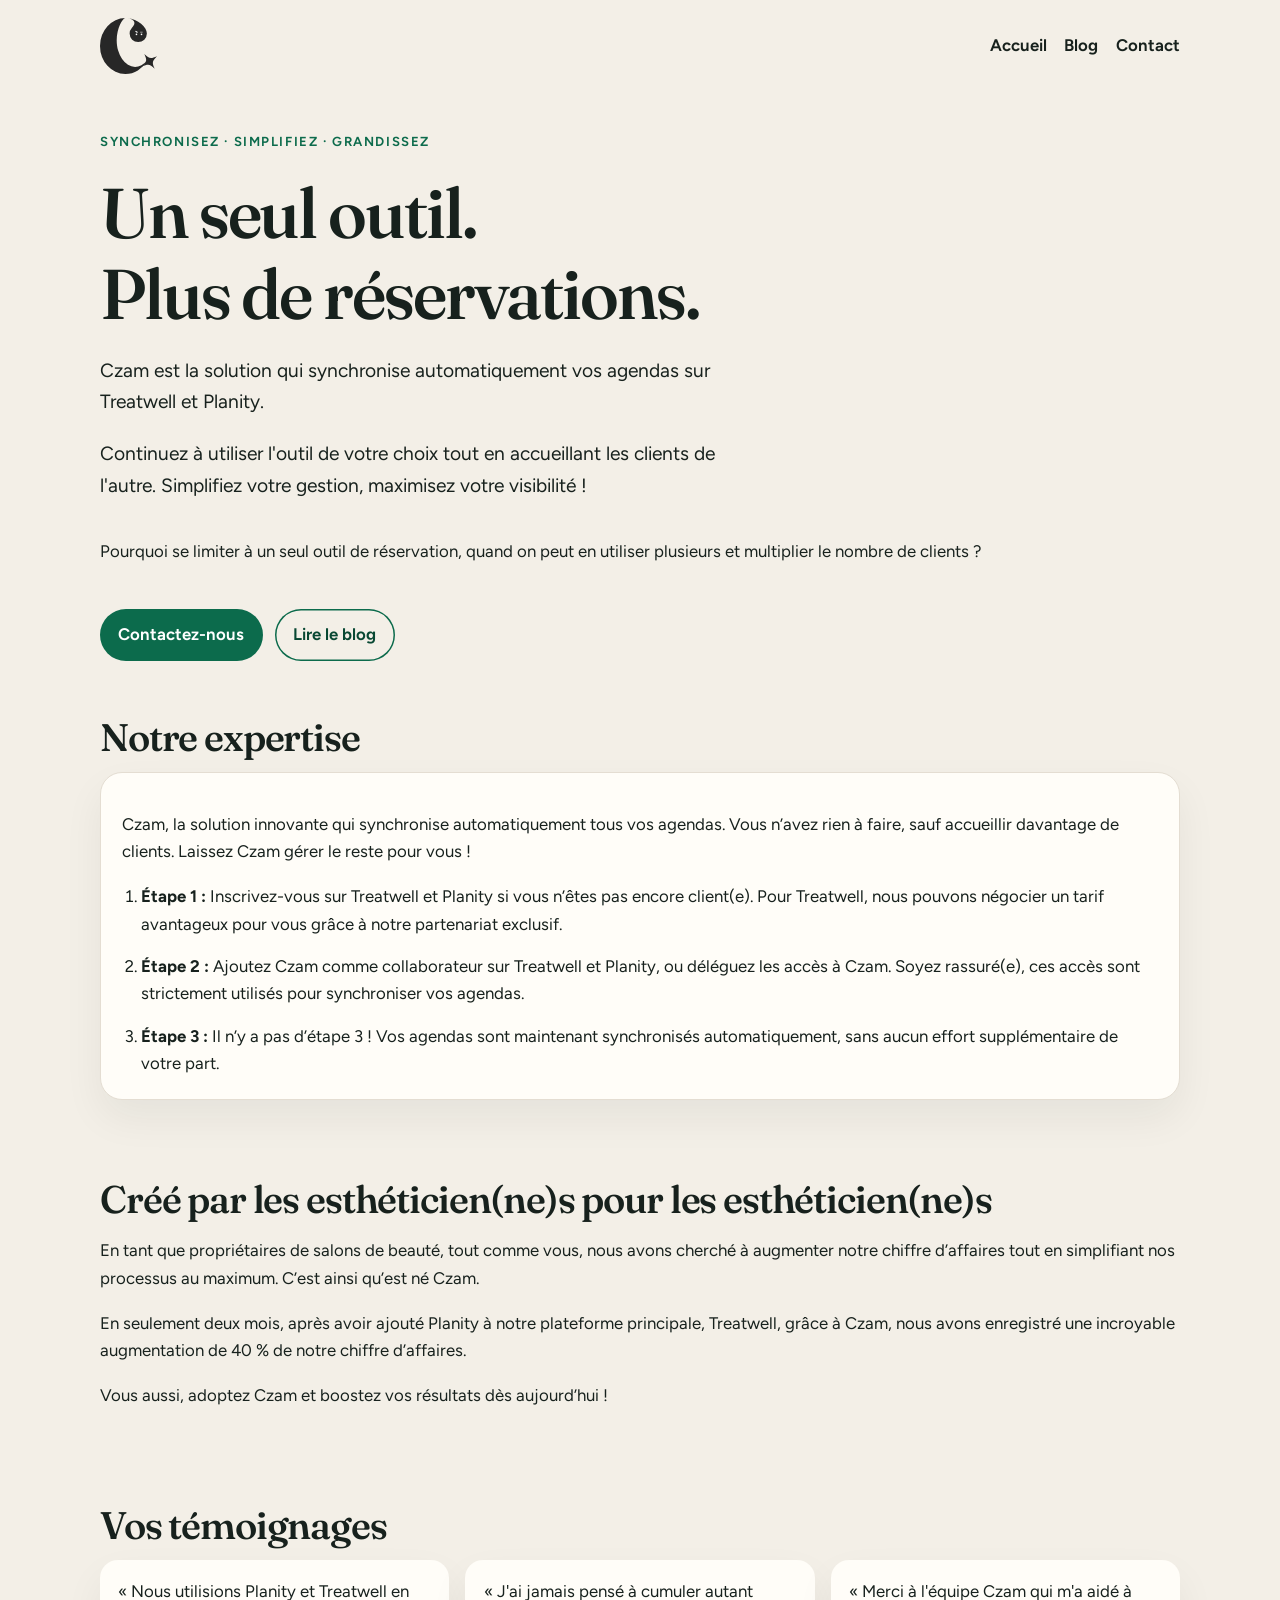
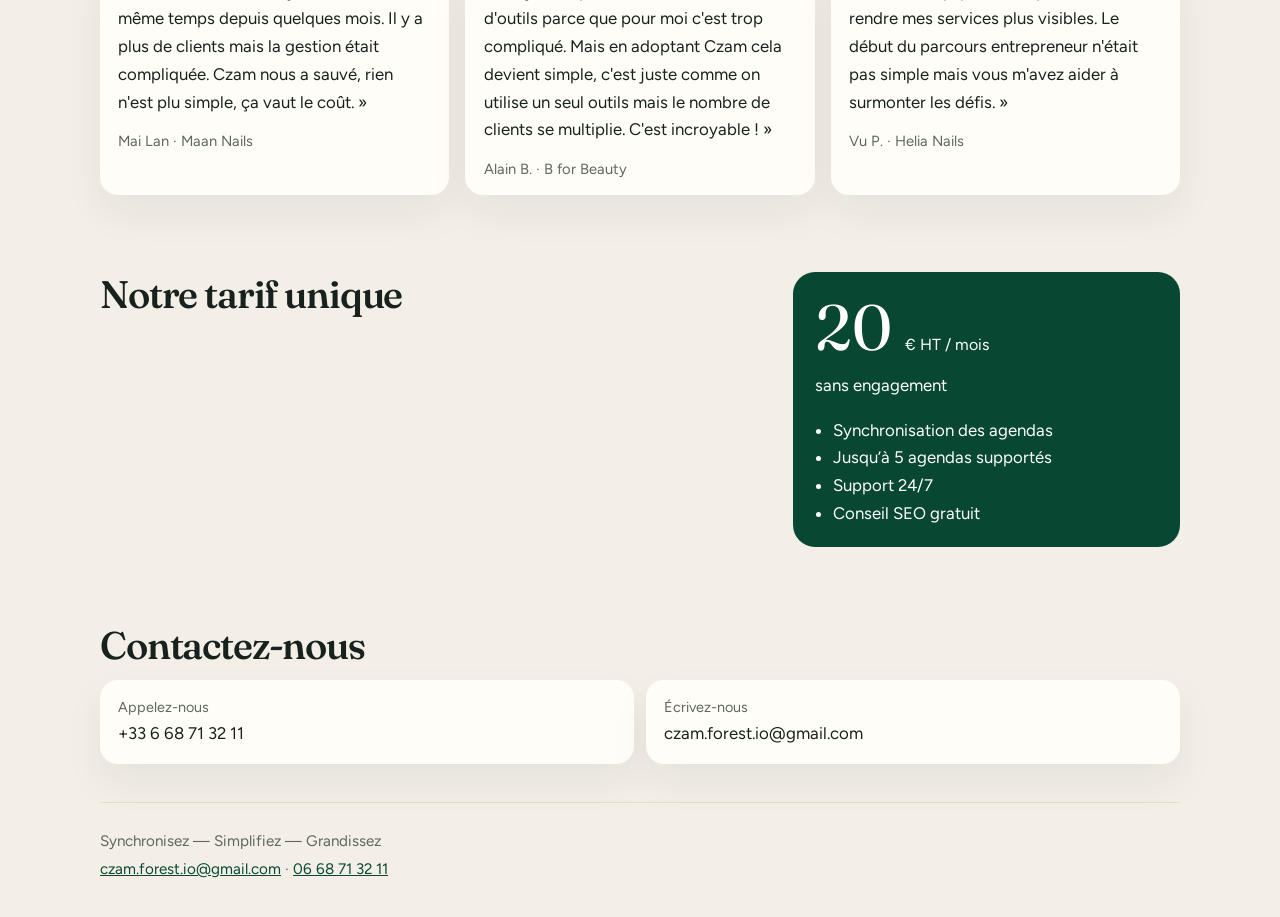
==== site/index.html @ 571cc383 "Add the Czam static website for GitHub Pages." ====
<!DOCTYPE html>
<html lang="fr">
<head>
  <meta charset="utf-8">
  <meta name="viewport" content="width=device-width, initial-scale=1">
  <title>Czam | Treatwell Planity synchronisation</title>
  <meta name="description" content="Czam est la solution qui synchronise automatiquement vos agendas sur Treatwell et Planity pour que vous puissiez en cumuler plusieurs pour augmenter la visibilité de votre salon et toucher plus de clients. Czam vous permet à utiliser Treatwell, Planity, Booksy, Fresha et Classpass en même temps, de manière simple et efficace.">
  <link rel="canonical" href="https://www.czam.io/">
  <link rel="icon" href="./favicon.jpg" type="image/jpeg">
  <meta property="og:title" content="Czam | Treatwell Planity synchronisation">
  <meta property="og:description" content="Czam est la solution qui synchronise automatiquement vos agendas sur Treatwell et Planity pour que vous puissiez en cumuler plusieurs pour augmenter la visibilité de votre salon et toucher plus de clients. Czam vous permet à utiliser Treatwell, Planity, Booksy, Fresha et Classpass en même temps, de manière simple et efficace.">
  <meta property="og:url" content="https://www.czam.io/">
  <meta property="og:type" content="website">
  <meta property="og:locale" content="fr_FR">
  
  
<link rel="preconnect" href="https://fonts.googleapis.com">
<link rel="preconnect" href="https://fonts.gstatic.com" crossorigin>
<link href="https://fonts.googleapis.com/css2?family=Figtree:wght@400;560;650&family=Fraunces:opsz,wght@9..144,560;9..144,650&display=swap" rel="stylesheet">

  <link rel="stylesheet" href="./css/site.css">
  <script type="application/ld+json">{"@context": "https://schema.org", "@type": "Organization", "name": "Czam", "url": "https://www.czam.io/", "email": "czam.forest.io@gmail.com", "telephone": "+33668713211", "description": "Czam est la solution qui synchronise automatiquement vos agendas sur Treatwell et Planity pour que vous puissiez en cumuler plusieurs pour augmenter la visibilité de votre salon et toucher plus de clients. Czam vous permet à utiliser Treatwell, Planity, Booksy, Fresha et Classpass en même temps, de manière simple et efficace."}</script>
</head>
<body>
  <header class="wrap site-header">
    <a class="logo" href="./"><img src="./images/logo.svg" alt="Czam"></a>
    <nav>
      <a href="./">Accueil</a>
      <a href="./blog/">Blog</a>
      <a href="./#contact">Contact</a>
    </nav>
  </header>
  
<main>
  <section class="wrap hero">
    <p class="eyebrow">Synchronisez · Simplifiez · Grandissez</p>
    <h1>Un seul outil.<br>Plus de réservations.</h1>
    <p class="lede">Czam est la solution qui synchronise automatiquement vos agendas sur Treatwell et Planity.</p>
    <p class="lede">Continuez à utiliser l'outil de votre choix tout en accueillant les clients de l'autre. Simplifiez votre gestion, maximisez votre visibilité !</p>
    <p>Pourquoi se limiter à un seul outil de réservation, quand on peut en utiliser plusieurs et multiplier le nombre de clients ?</p>
    <div class="actions">
      <a class="button" href="#contact">Contactez-nous</a>
      <a class="button-quiet" href="./blog/">Lire le blog</a>
    </div>
  </section>

  <section class="wrap section">
    <h2>Notre expertise</h2>
    <div class="panel">
      <p>Czam, la solution innovante qui synchronise automatiquement tous vos agendas. Vous n’avez rien à faire, sauf accueillir davantage de clients. Laissez Czam gérer le reste pour vous !</p>
      <ol class="steps">
        <li><strong>Étape 1 :</strong> Inscrivez-vous sur Treatwell et Planity si vous n’êtes pas encore client(e). Pour Treatwell, nous pouvons négocier un tarif avantageux pour vous grâce à notre partenariat exclusif.</li>
        <li><strong>Étape 2 :</strong> Ajoutez Czam comme collaborateur sur Treatwell et Planity, ou déléguez les accès à Czam. Soyez rassuré(e), ces accès sont strictement utilisés pour synchroniser vos agendas.</li>
        <li><strong>Étape 3 :</strong> Il n’y a pas d’étape 3 ! Vos agendas sont maintenant synchronisés automatiquement, sans aucun effort supplémentaire de votre part.</li>
      </ol>
    </div>
  </section>

  <section class="wrap section">
    <h2>Créé par les esthéticien(ne)s pour les esthéticien(ne)s</h2>
    <p>En tant que propriétaires de salons de beauté, tout comme vous, nous avons cherché à augmenter notre chiffre d’affaires tout en simplifiant nos processus au maximum. C’est ainsi qu’est né Czam.</p>
    <p>En seulement deux mois, après avoir ajouté Planity à notre plateforme principale, Treatwell, grâce à Czam, nous avons enregistré une incroyable augmentation de 40 % de notre chiffre d’affaires.</p>
    <p>Vous aussi, adoptez Czam et boostez vos résultats dès aujourd’hui !</p>
  </section>

  <section class="wrap section">
    <h2>Vos témoignages</h2>
    <div class="quotes">
      <blockquote>
        <p>« Nous utilisions Planity et Treatwell en même temps depuis quelques mois. Il y a plus de clients mais la gestion était compliquée. Czam nous a sauvé, rien n'est plu simple, ça vaut le coût. »</p>
        <footer>Mai Lan · Maan Nails</footer>
      </blockquote>
      <blockquote>
        <p>« J'ai jamais pensé à cumuler autant d'outils parce que pour moi c'est trop compliqué. Mais en adoptant Czam cela devient simple, c'est juste comme on utilise un seul outils mais le nombre de clients se multiplie. C'est incroyable ! »</p>
        <footer>Alain B. · B for Beauty</footer>
      </blockquote>
      <blockquote>
        <p>« Merci à l'équipe Czam qui m'a aidé à rendre mes services plus visibles. Le début du parcours entrepreneur n'était pas simple mais vous m'avez aider à surmonter les défis. »</p>
        <footer>Vu P. · Helia Nails</footer>
      </blockquote>
    </div>
  </section>

  <section class="wrap section split">
    <div>
      <h2>Notre tarif unique</h2>
    </div>
    <div class="price-card">
      <p class="price">20 <small>€ HT / mois</small></p>
      <p>sans engagement</p>
      <ul>
        <li>Synchronisation des agendas</li>
        <li>Jusqu’à 5 agendas supportés</li>
        <li>Support 24/7</li>
        <li>Conseil SEO gratuit</li>
      </ul>
    </div>
  </section>

  <section class="wrap section" id="contact">
    <h2>Contactez-nous</h2>
    <div class="contact-grid">
      <a class="contact-card" href="tel:+33668713211"><span>Appelez-nous</span>+33 6 68 71 32 11</a>
      <a class="contact-card" href="mailto:czam.forest.io@gmail.com"><span>Écrivez-nous</span>czam.forest.io@gmail.com</a>
    </div>
  </section>
</main>

  <footer class="wrap site-footer">
    <p>Synchronisez — Simplifiez — Grandissez</p>
    <p><a href="mailto:czam.forest.io@gmail.com">czam.forest.io@gmail.com</a> · <a href="tel:+33668713211">06 68 71 32 11</a></p>
  </footer>
</body>
</html>
---- site/css/site.css ----
:root {
  --bg: #f3efe7;
  --paper: #fffdf8;
  --ink: #17211d;
  --muted: #5d675f;
  --green: #0c6b4c;
  --green-dark: #084833;
  --line: #e4ddd2;
  --soft: #e6f3ec;
  --shadow: 0 18px 40px rgba(23, 33, 29, 0.06);
}

* { box-sizing: border-box; }

html { scroll-behavior: smooth; }

body {
  margin: 0;
  color: var(--ink);
  background:
    radial-gradient(900px 420px at 100% -10%, #e7f6ee 0%, transparent 60%),
    var(--bg);
  font-family: "Figtree", "Avenir Next", "Segoe UI", sans-serif;
  font-size: 1.05rem;
  line-height: 1.65;
}

img { max-width: 100%; height: auto; }

a { color: var(--green-dark); }

a:hover { color: var(--green); }

.wrap {
  width: min(1080px, calc(100% - 2rem));
  margin: 0 auto;
}

.site-header {
  display: flex;
  align-items: center;
  justify-content: space-between;
  gap: 1rem;
  padding: 1.1rem 0;
}

.logo {
  display: flex;
  align-items: center;
  line-height: 0;
  text-decoration: none;
}

.logo img {
  height: 56px;
  width: auto;
}

nav {
  display: flex;
  gap: 1.1rem;
}

nav a {
  color: var(--ink);
  font-weight: 650;
  text-decoration: none;
}

nav a:hover { color: var(--green); }

.hero {
  display: grid;
  gap: 1.25rem;
  padding: 2.5rem 0 1rem;
}

.eyebrow {
  margin: 0;
  color: var(--green);
  font-size: 0.82rem;
  font-weight: 650;
  letter-spacing: 0.12em;
  text-transform: uppercase;
}

h1, h2, h3, h4 {
  font-family: Fraunces, Georgia, serif;
  font-weight: 560;
  letter-spacing: -0.03em;
  line-height: 1.15;
}

h1 { font-size: clamp(2.4rem, 6vw, 4.4rem); margin: 0; }

.lede {
  max-width: 42rem;
  margin: 0;
  font-size: 1.2rem;
}

.actions {
  display: flex;
  flex-wrap: wrap;
  gap: 0.75rem;
  margin-top: 0.4rem;
}

.button, .button-quiet {
  display: inline-block;
  border-radius: 999px;
  padding: 0.75rem 1.15rem;
  font-weight: 650;
  text-decoration: none;
}

.button {
  background: var(--green);
  color: white;
}

.button:hover { background: var(--green-dark); color: white; }

.button-quiet {
  background: transparent;
  color: var(--green-dark);
  box-shadow: inset 0 0 0 1.5px var(--green);
}

.section { padding: 2.4rem 0; }

.section h2 { font-size: clamp(1.8rem, 3vw, 2.5rem); margin: 0 0 0.8rem; }

.panel {
  background: var(--paper);
  border: 1px solid var(--line);
  border-radius: 22px;
  box-shadow: var(--shadow);
  padding: 1.3rem 1.3rem 0.4rem;
}

.steps { margin: 0; padding: 0 0 0 1.2rem; }

.steps li { margin: 0 0 0.9rem; }

.quotes {
  display: grid;
  gap: 1rem;
}

@media (min-width: 800px) {
  .quotes { grid-template-columns: repeat(3, 1fr); }
  .split { display: grid; grid-template-columns: 1.4fr 0.8fr; gap: 1rem; align-items: start; }
}

blockquote {
  margin: 0;
  background: var(--paper);
  border-radius: 18px;
  padding: 1.1rem 1.15rem 0.9rem;
  box-shadow: var(--shadow);
}

blockquote p { margin: 0 0 0.8rem; }

blockquote footer { color: var(--muted); font-size: 0.92rem; }

.price-card {
  background: var(--green-dark);
  color: white;
  border-radius: 22px;
  padding: 1.4rem 1.4rem 1.2rem;
}

.price-card h2, .price-card p, .price-card li { color: white; }

.price {
  font-family: Fraunces, Georgia, serif;
  font-size: 4rem;
  line-height: 0.9;
  margin: 0.2rem 0;
}

.price small { font-family: Figtree, sans-serif; font-size: 1rem; }

.price-card ul { margin: 0.8rem 0 0; padding-left: 1.1rem; }

.contact-grid {
  display: grid;
  gap: 0.8rem;
}

@media (min-width: 700px) {
  .contact-grid { grid-template-columns: 1fr 1fr; }
}

.contact-card {
  display: block;
  background: var(--paper);
  border-radius: 18px;
  padding: 1rem 1.1rem;
  text-decoration: none;
  color: var(--ink);
  box-shadow: var(--shadow);
}

.contact-card span { display: block; color: var(--muted); font-size: 0.9rem; }

.site-footer {
  border-top: 1px solid var(--line);
  color: var(--muted);
  padding: 1.4rem 0 2rem;
  font-size: 0.95rem;
}

.site-footer p { margin: 0.2rem 0; }

.page {
  width: min(760px, calc(100% - 2rem));
  margin: 0 auto;
  padding-bottom: 3rem;
}

.page-intro { padding: 1.4rem 0 0.4rem; }

.meta { color: var(--muted); margin: 0 0 0.4rem; }

.post-list { display: grid; gap: 0.9rem; padding: 0.4rem 0 2rem; }

.post-card {
  display: block;
  background: var(--paper);
  border-radius: 18px;
  padding: 1.1rem 1.15rem;
  text-decoration: none;
  color: var(--ink);
  box-shadow: var(--shadow);
}

.post-card h2 {
  font-size: 1.45rem;
  margin: 0.25rem 0 0.4rem;
}

.post-card p { margin: 0; color: var(--muted); }

.prose h2 { font-size: 1.7rem; margin: 1.6rem 0 0.5rem; }

.prose h3 { font-size: 1.3rem; margin: 1.3rem 0 0.4rem; }

.prose h4 { font-size: 1.05rem; margin: 1rem 0 0.3rem; }

.prose p { margin: 0.7rem 0; }

.prose ul, .prose ol { margin: 0.4rem 0 0.8rem; padding-left: 1.25rem; }

.prose li { margin: 0.25rem 0; }

.prose li p { margin: 0.15rem 0; }

.prose figure { margin: 1rem 0 1.3rem; }

.prose img { border-radius: 16px; display: block; }

.prose figcaption { color: var(--muted); font-size: 0.92rem; margin-top: 0.4rem; }

.prose hr { border: 0; border-top: 1px solid var(--line); margin: 1.4rem 0; }

.back { margin-top: 2rem; }
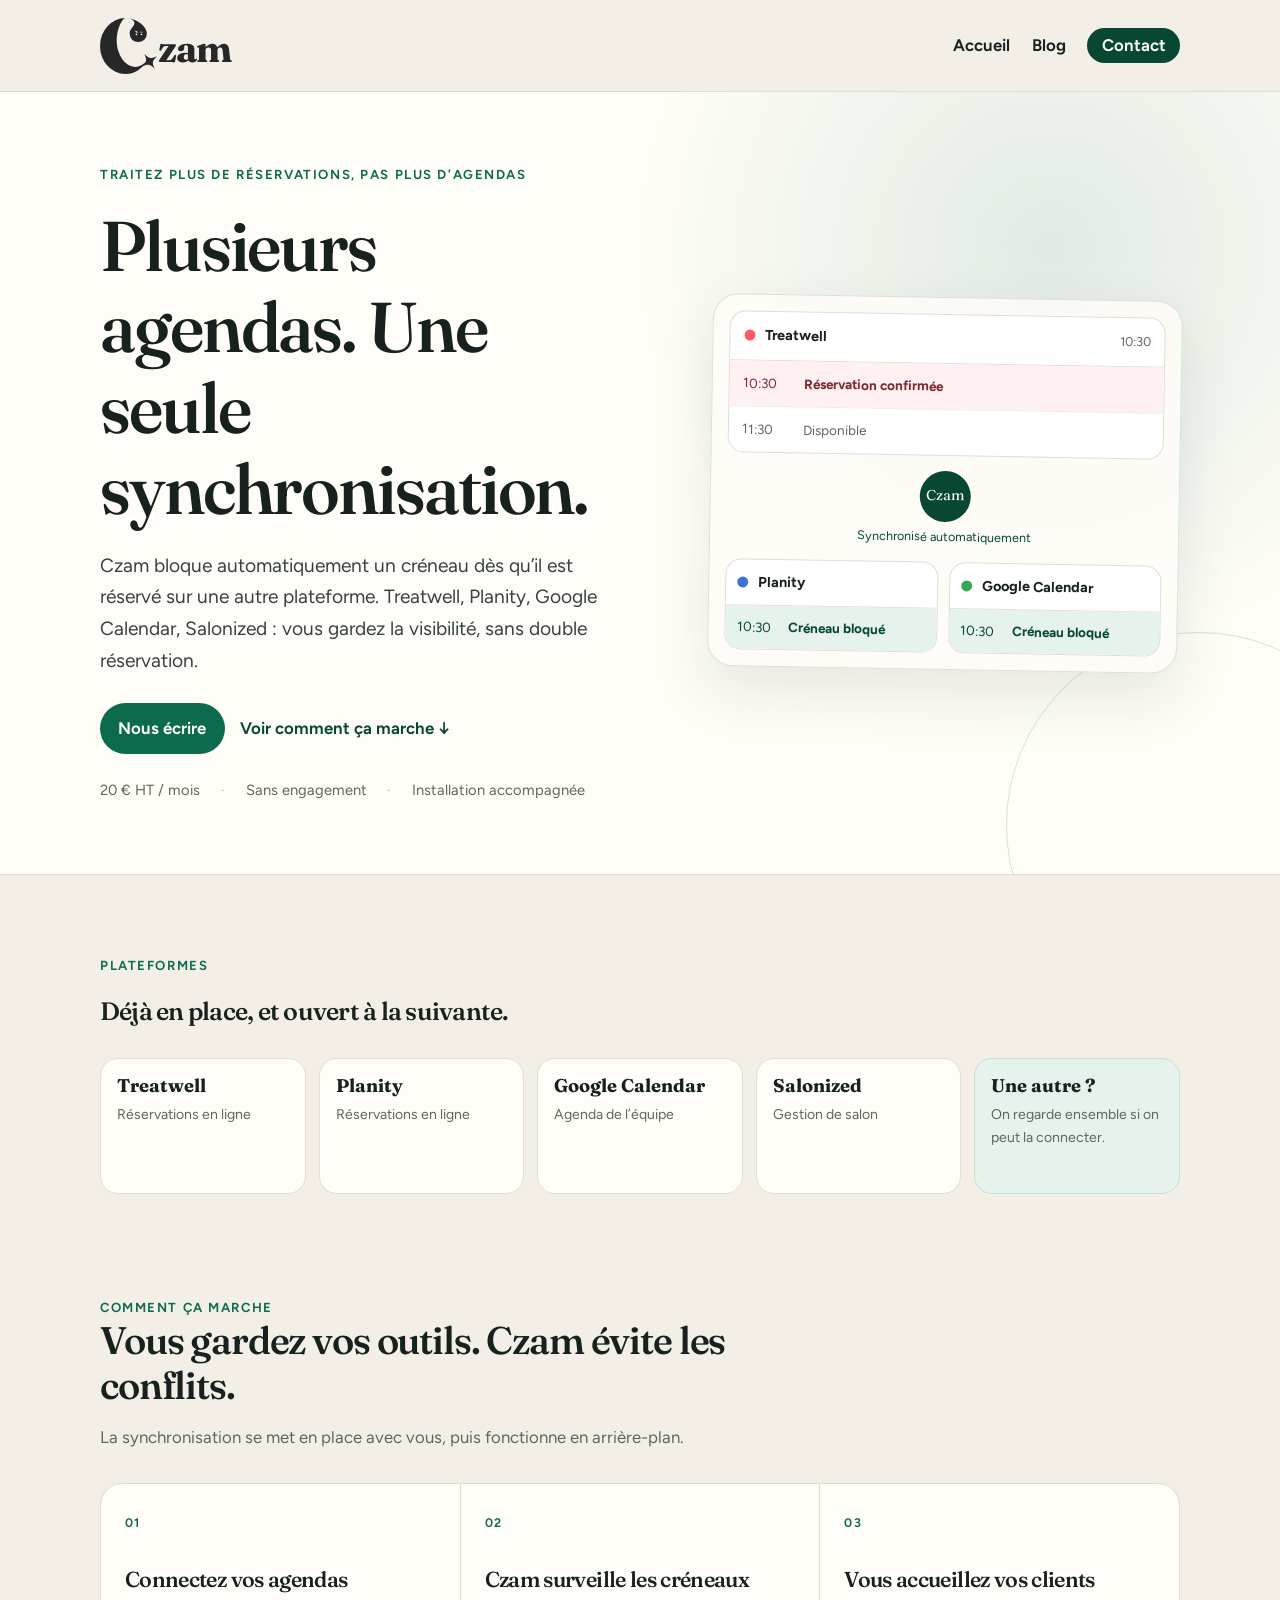
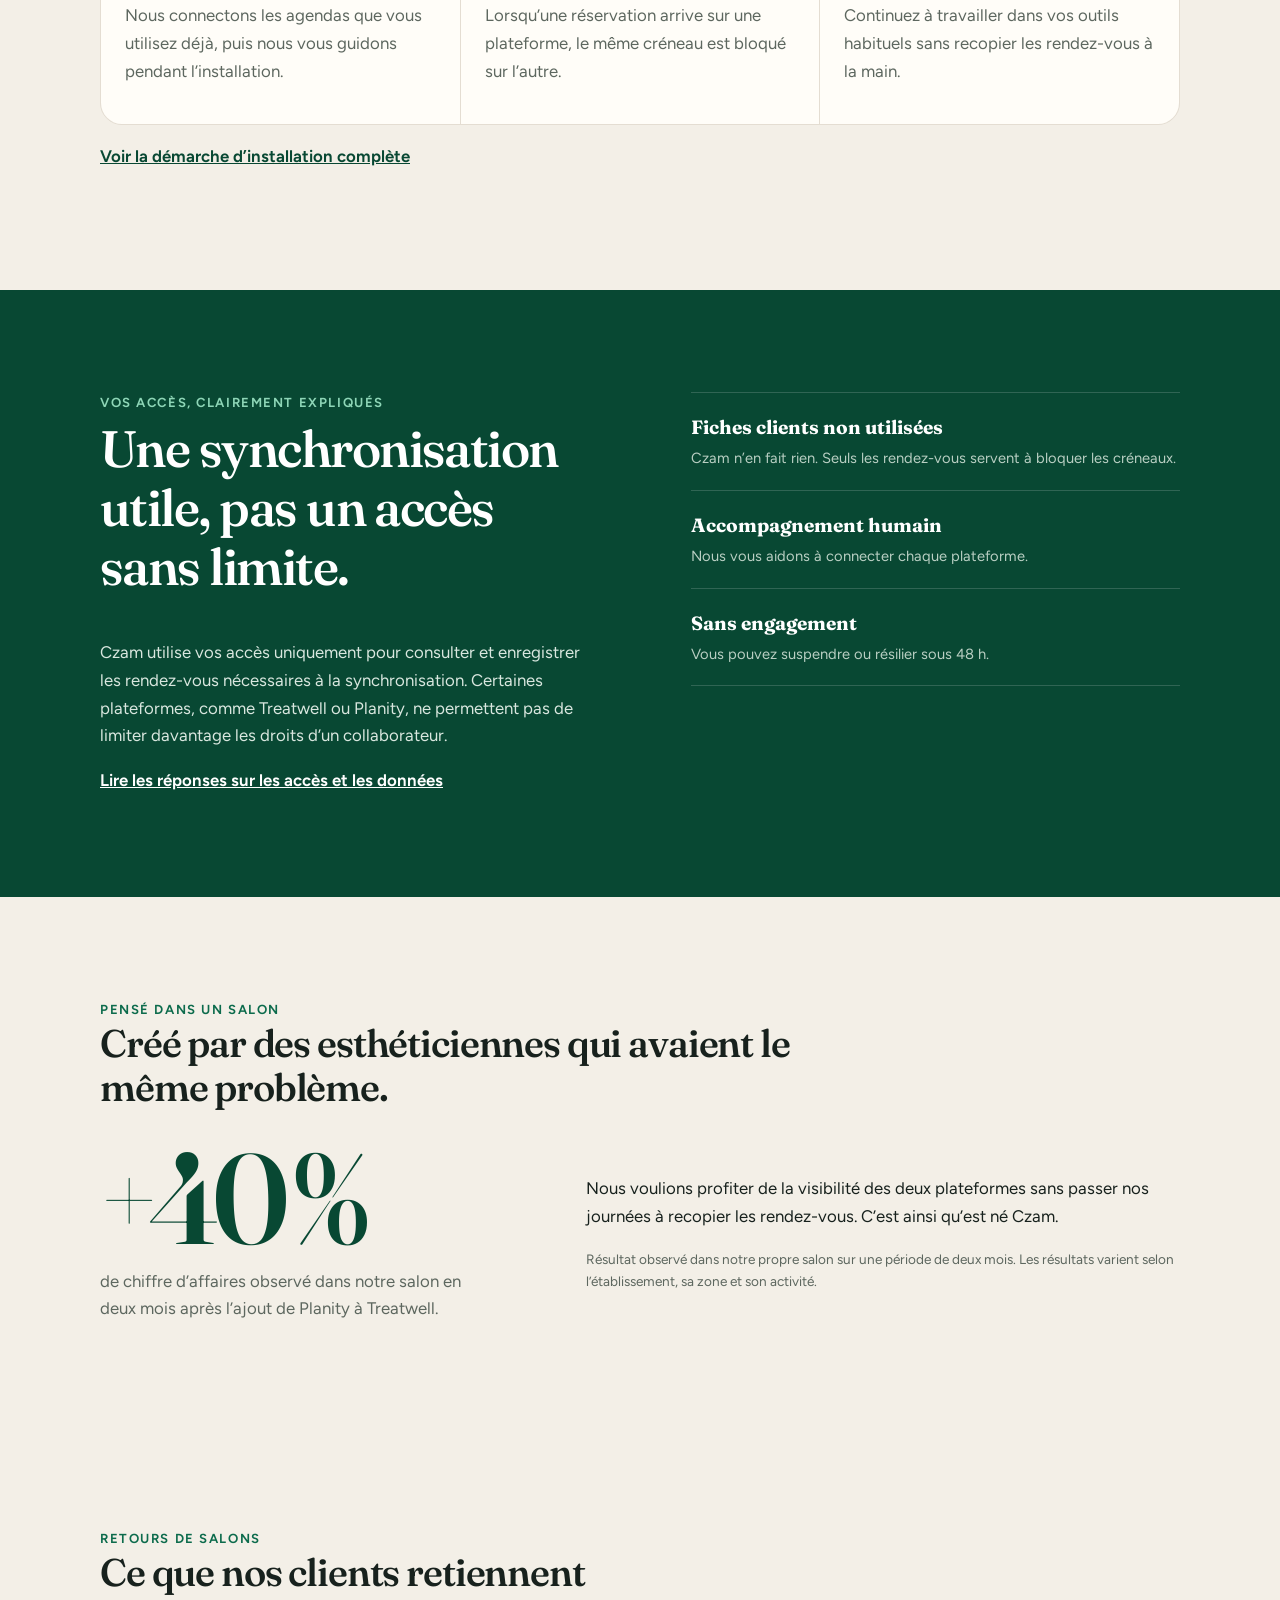
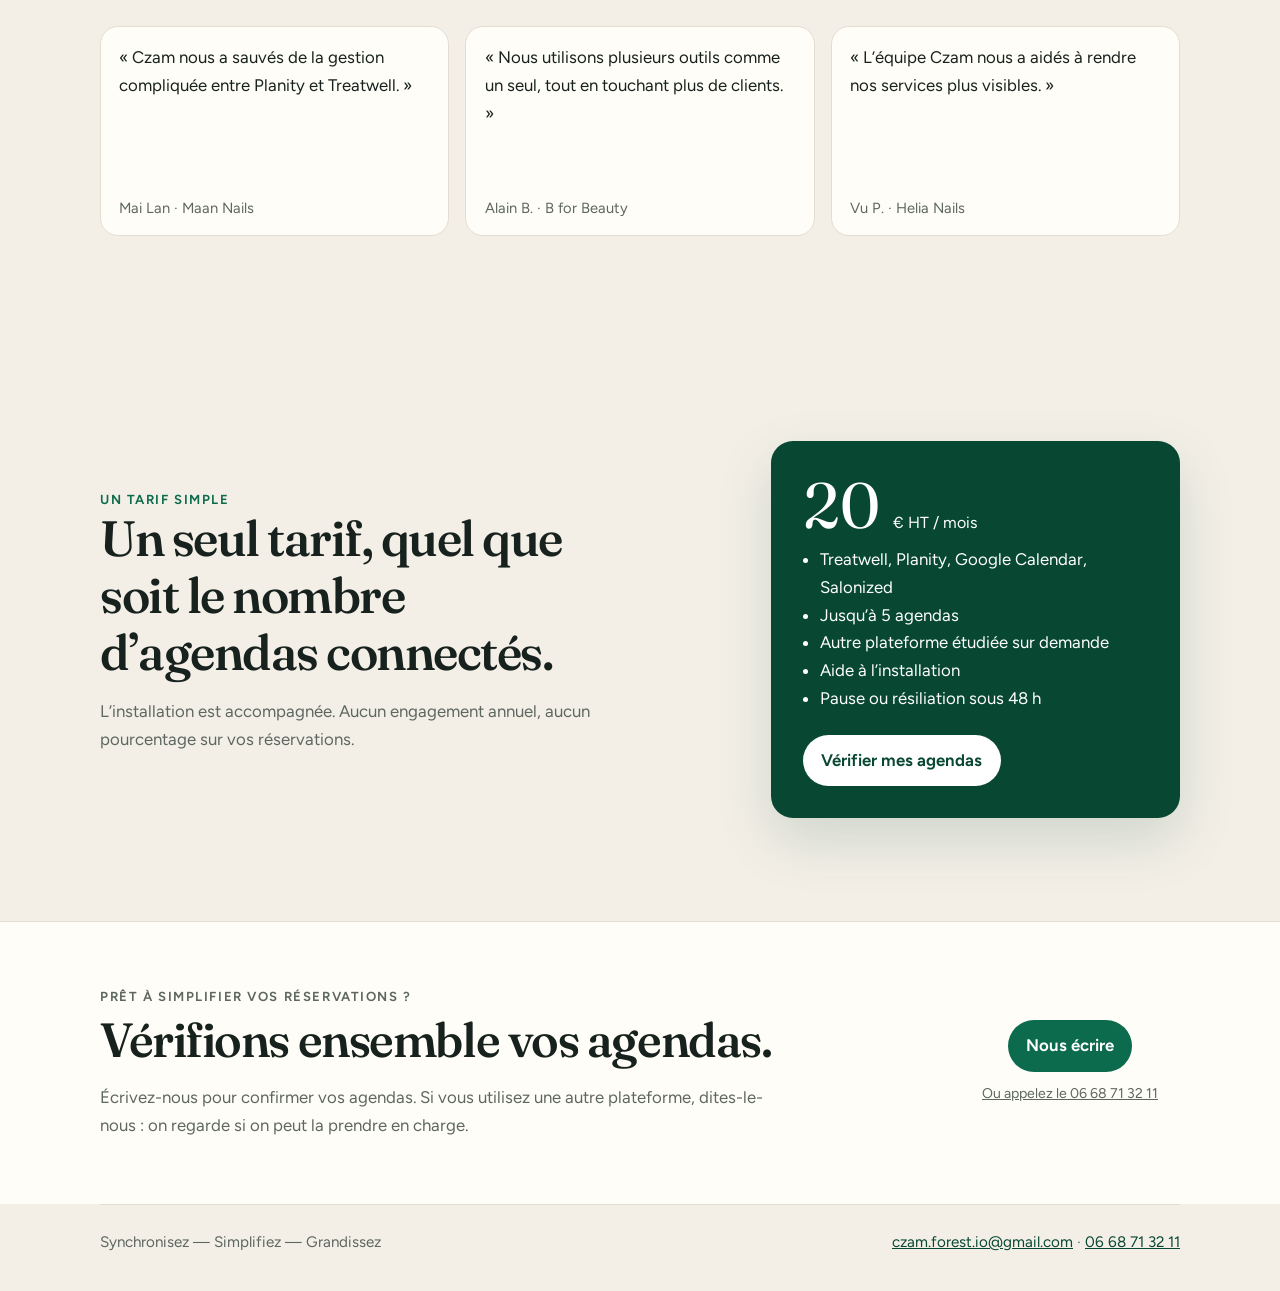
==== commit 3fa81c20: "Refresh the website for multi-platform sync and updated contact." ====
--- a/site/index.html
+++ b/site/index.html
@@ -3,15 +3,17 @@
 <head>
   <meta charset="utf-8">
   <meta name="viewport" content="width=device-width, initial-scale=1">
-  <title>Czam | Treatwell Planity synchronisation</title>
-  <meta name="description" content="Czam est la solution qui synchronise automatiquement vos agendas sur Treatwell et Planity pour que vous puissiez en cumuler plusieurs pour augmenter la visibilité de votre salon et toucher plus de clients. Czam vous permet à utiliser Treatwell, Planity, Booksy, Fresha et Classpass en même temps, de manière simple et efficace.">
+  <title>Synchronisation Treatwell et Planity | Czam</title>
+  <meta name="description" content="Czam synchronise Treatwell, Planity, Google Calendar, Salonized et d’autres agendas pour éviter les doubles réservations. Une autre plateforme ? On en discute.">
   <link rel="canonical" href="https://www.czam.io/">
   <link rel="icon" href="./favicon.jpg" type="image/jpeg">
-  <meta property="og:title" content="Czam | Treatwell Planity synchronisation">
-  <meta property="og:description" content="Czam est la solution qui synchronise automatiquement vos agendas sur Treatwell et Planity pour que vous puissiez en cumuler plusieurs pour augmenter la visibilité de votre salon et toucher plus de clients. Czam vous permet à utiliser Treatwell, Planity, Booksy, Fresha et Classpass en même temps, de manière simple et efficace.">
+  <meta property="og:title" content="Treatwell et Planity, enfin synchronisés | Czam">
+  <meta property="og:description" content="Czam synchronise Treatwell, Planity, Google Calendar, Salonized et d’autres agendas, sans double réservation ni gestion manuelle.">
   <meta property="og:url" content="https://www.czam.io/">
   <meta property="og:type" content="website">
   <meta property="og:locale" content="fr_FR">
+  <meta property="og:image" content="https://www.czam.io/images/logiciels.webp">
+  <meta name="twitter:card" content="summary_large_image">
   
   
 <link rel="preconnect" href="https://fonts.googleapis.com">
@@ -19,89 +21,184 @@
 <link href="https://fonts.googleapis.com/css2?family=Figtree:wght@400;560;650&family=Fraunces:opsz,wght@9..144,560;9..144,650&display=swap" rel="stylesheet">
 
   <link rel="stylesheet" href="./css/site.css">
-  <script type="application/ld+json">{"@context": "https://schema.org", "@type": "Organization", "name": "Czam", "url": "https://www.czam.io/", "email": "czam.forest.io@gmail.com", "telephone": "+33668713211", "description": "Czam est la solution qui synchronise automatiquement vos agendas sur Treatwell et Planity pour que vous puissiez en cumuler plusieurs pour augmenter la visibilité de votre salon et toucher plus de clients. Czam vous permet à utiliser Treatwell, Planity, Booksy, Fresha et Classpass en même temps, de manière simple et efficace."}</script>
+  <script type="application/ld+json">{"@context": "https://schema.org", "@type": "Organization", "name": "Czam", "url": "https://www.czam.io/", "email": "czam.forest.io@gmail.com", "telephone": "+33668713211", "description": "Czam synchronise Treatwell, Planity, Google Calendar, Salonized et d’autres agendas pour éviter les doubles réservations."}</script>
 </head>
 <body>
   <header class="wrap site-header">
-    <a class="logo" href="./"><img src="./images/logo.svg" alt="Czam"></a>
+    <a class="logo" href="./" aria-label="Czam"><img src="./images/logo.svg" alt=""><span class="logo-text" aria-hidden="true">zam</span></a>
     <nav>
       <a href="./">Accueil</a>
       <a href="./blog/">Blog</a>
-      <a href="./#contact">Contact</a>
+      <a class="nav-cta" href="mailto:czam.forest.io@gmail.com?subject=Synchroniser%20mes%20agendas">Contact</a>
     </nav>
   </header>
   
 <main>
-  <section class="wrap hero">
-    <p class="eyebrow">Synchronisez · Simplifiez · Grandissez</p>
-    <h1>Un seul outil.<br>Plus de réservations.</h1>
-    <p class="lede">Czam est la solution qui synchronise automatiquement vos agendas sur Treatwell et Planity.</p>
-    <p class="lede">Continuez à utiliser l'outil de votre choix tout en accueillant les clients de l'autre. Simplifiez votre gestion, maximisez votre visibilité !</p>
-    <p>Pourquoi se limiter à un seul outil de réservation, quand on peut en utiliser plusieurs et multiplier le nombre de clients ?</p>
-    <div class="actions">
-      <a class="button" href="#contact">Contactez-nous</a>
-      <a class="button-quiet" href="./blog/">Lire le blog</a>
+  <section class="hero-shell">
+    <div class="wrap hero">
+      <div class="hero-copy">
+        <p class="eyebrow">Traitez plus de réservations, pas plus d’agendas</p>
+        <h1>Plusieurs agendas. Une seule synchronisation.</h1>
+        <p class="lede">Czam bloque automatiquement un créneau dès qu’il est réservé sur une autre plateforme. Treatwell, Planity, Google Calendar, Salonized : vous gardez la visibilité, sans double réservation.</p>
+        <div class="actions">
+          <a class="button" href="mailto:czam.forest.io@gmail.com?subject=Synchroniser%20mes%20agendas">Nous écrire</a>
+          <a class="text-link" href="#fonctionnement">Voir comment ça marche <span aria-hidden="true">↓</span></a>
+        </div>
+        <ul class="hero-facts" aria-label="Informations clés">
+          <li>20 € HT / mois</li>
+          <li>Sans engagement</li>
+          <li>Installation accompagnée</li>
+        </ul>
+      </div>
+
+      <div class="sync-demo" aria-label="Une réservation Treatwell bloque le même créneau sur Planity et Google Calendar">
+        <div class="calendar-card">
+          <div class="calendar-head"><span class="platform-dot treatwell-dot"></span><strong>Treatwell</strong><span>10:30</span></div>
+          <div class="appointment booked"><span>10:30</span><strong>Réservation confirmée</strong></div>
+          <div class="appointment"><span>11:30</span><span>Disponible</span></div>
+        </div>
+        <div class="sync-line">
+          <span class="sync-pulse">Czam</span>
+          <span>Synchronisé automatiquement</span>
+        </div>
+        <div class="sync-targets">
+          <div class="calendar-card">
+            <div class="calendar-head"><span class="platform-dot planity-dot"></span><strong>Planity</strong></div>
+            <div class="appointment blocked"><span>10:30</span><strong>Créneau bloqué</strong></div>
+          </div>
+          <div class="calendar-card">
+            <div class="calendar-head"><span class="platform-dot google-dot"></span><strong>Google Calendar</strong></div>
+            <div class="appointment blocked"><span>10:30</span><strong>Créneau bloqué</strong></div>
+          </div>
+        </div>
+      </div>
+    </div>
+  </section>
+
+  <section class="wrap platforms" id="plateformes" aria-label="Plateformes synchronisées">
+    <div class="section-heading">
+      <p class="eyebrow">Plateformes</p>
+      <h2>Déjà en place, et ouvert à la suivante.</h2>
+    </div>
+    <ul class="platform-list">
+      <li><strong>Treatwell</strong><span>Réservations en ligne</span></li>
+      <li><strong>Planity</strong><span>Réservations en ligne</span></li>
+      <li><strong>Google Calendar</strong><span>Agenda de l’équipe</span></li>
+      <li><strong>Salonized</strong><span>Gestion de salon</span></li>
+      <li><strong>Une autre ?</strong><span>On regarde ensemble si on peut la connecter.</span></li>
+    </ul>
+  </section>
+
+  <section class="wrap section" id="fonctionnement">
+    <div class="section-heading">
+      <p class="eyebrow">Comment ça marche</p>
+      <h2>Vous gardez vos outils. Czam évite les conflits.</h2>
+      <p>La synchronisation se met en place avec vous, puis fonctionne en arrière-plan.</p>
+    </div>
+    <div class="how-grid">
+      <article class="step-card">
+        <span class="step-number">01</span>
+        <h3>Connectez vos agendas</h3>
+        <p>Nous connectons les agendas que vous utilisez déjà, puis nous vous guidons pendant l’installation.</p>
+      </article>
+      <article class="step-card">
+        <span class="step-number">02</span>
+        <h3>Czam surveille les créneaux</h3>
+        <p>Lorsqu’une réservation arrive sur une plateforme, le même créneau est bloqué sur l’autre.</p>
+      </article>
+      <article class="step-card">
+        <span class="step-number">03</span>
+        <h3>Vous accueillez vos clients</h3>
+        <p>Continuez à travailler dans vos outils habituels sans recopier les rendez-vous à la main.</p>
+      </article>
+    </div>
+    <p class="section-link"><a href="./post/démarche-avec-czam/">Voir la démarche d’installation complète</a></p>
+  </section>
+
+  <section class="trust-section">
+    <div class="wrap trust-grid">
+      <div>
+        <p class="eyebrow light">Vos accès, clairement expliqués</p>
+        <h2>Une synchronisation utile, pas un accès sans limite.</h2>
+        <p>Czam utilise vos accès uniquement pour consulter et enregistrer les rendez-vous nécessaires à la synchronisation. Certaines plateformes, comme Treatwell ou Planity, ne permettent pas de limiter davantage les droits d’un collaborateur.</p>
+        <a class="light-link" href="./post/démarche-avec-czam/#faq">Lire les réponses sur les accès et les données</a>
+      </div>
+      <ul class="trust-list">
+        <li><strong>Fiches clients non utilisées</strong><span>Czam n’en fait rien. Seuls les rendez-vous servent à bloquer les créneaux.</span></li>
+        <li><strong>Accompagnement humain</strong><span>Nous vous aidons à connecter chaque plateforme.</span></li>
+        <li><strong>Sans engagement</strong><span>Vous pouvez suspendre ou résilier sous 48 h.</span></li>
+      </ul>
+    </div>
+  </section>
+
+  <section class="wrap section story-section">
+    <div class="section-heading">
+      <p class="eyebrow">Pensé dans un salon</p>
+      <h2>Créé par des esthéticiennes qui avaient le même problème.</h2>
+    </div>
+    <div class="story-grid">
+      <div class="story-number">
+        <strong>+40 %</strong>
+        <span>de chiffre d’affaires observé dans notre salon en deux mois après l’ajout de Planity à Treatwell.</span>
+      </div>
+      <div>
+        <p>Nous voulions profiter de la visibilité des deux plateformes sans passer nos journées à recopier les rendez-vous. C’est ainsi qu’est né Czam.</p>
+        <p class="fine-print">Résultat observé dans notre propre salon sur une période de deux mois. Les résultats varient selon l’établissement, sa zone et son activité.</p>
+      </div>
     </div>
   </section>
 
   <section class="wrap section">
-    <h2>Notre expertise</h2>
-    <div class="panel">
-      <p>Czam, la solution innovante qui synchronise automatiquement tous vos agendas. Vous n’avez rien à faire, sauf accueillir davantage de clients. Laissez Czam gérer le reste pour vous !</p>
-      <ol class="steps">
-        <li><strong>Étape 1 :</strong> Inscrivez-vous sur Treatwell et Planity si vous n’êtes pas encore client(e). Pour Treatwell, nous pouvons négocier un tarif avantageux pour vous grâce à notre partenariat exclusif.</li>
-        <li><strong>Étape 2 :</strong> Ajoutez Czam comme collaborateur sur Treatwell et Planity, ou déléguez les accès à Czam. Soyez rassuré(e), ces accès sont strictement utilisés pour synchroniser vos agendas.</li>
-        <li><strong>Étape 3 :</strong> Il n’y a pas d’étape 3 ! Vos agendas sont maintenant synchronisés automatiquement, sans aucun effort supplémentaire de votre part.</li>
-      </ol>
-    </div>
-  </section>
-
-  <section class="wrap section">
-    <h2>Créé par les esthéticien(ne)s pour les esthéticien(ne)s</h2>
-    <p>En tant que propriétaires de salons de beauté, tout comme vous, nous avons cherché à augmenter notre chiffre d’affaires tout en simplifiant nos processus au maximum. C’est ainsi qu’est né Czam.</p>
-    <p>En seulement deux mois, après avoir ajouté Planity à notre plateforme principale, Treatwell, grâce à Czam, nous avons enregistré une incroyable augmentation de 40 % de notre chiffre d’affaires.</p>
-    <p>Vous aussi, adoptez Czam et boostez vos résultats dès aujourd’hui !</p>
-  </section>
-
-  <section class="wrap section">
-    <h2>Vos témoignages</h2>
+    <div class="section-heading">
+      <p class="eyebrow">Retours de salons</p>
+      <h2>Ce que nos clients retiennent</h2>
+    </div>
     <div class="quotes">
       <blockquote>
-        <p>« Nous utilisions Planity et Treatwell en même temps depuis quelques mois. Il y a plus de clients mais la gestion était compliquée. Czam nous a sauvé, rien n'est plu simple, ça vaut le coût. »</p>
+        <p>« Czam nous a sauvés de la gestion compliquée entre Planity et Treatwell. »</p>
         <footer>Mai Lan · Maan Nails</footer>
       </blockquote>
       <blockquote>
-        <p>« J'ai jamais pensé à cumuler autant d'outils parce que pour moi c'est trop compliqué. Mais en adoptant Czam cela devient simple, c'est juste comme on utilise un seul outils mais le nombre de clients se multiplie. C'est incroyable ! »</p>
+        <p>« Nous utilisons plusieurs outils comme un seul, tout en touchant plus de clients. »</p>
         <footer>Alain B. · B for Beauty</footer>
       </blockquote>
       <blockquote>
-        <p>« Merci à l'équipe Czam qui m'a aidé à rendre mes services plus visibles. Le début du parcours entrepreneur n'était pas simple mais vous m'avez aider à surmonter les défis. »</p>
+        <p>« L’équipe Czam nous a aidés à rendre nos services plus visibles. »</p>
         <footer>Vu P. · Helia Nails</footer>
       </blockquote>
     </div>
   </section>
 
-  <section class="wrap section split">
-    <div>
-      <h2>Notre tarif unique</h2>
+  <section class="wrap section pricing-section">
+    <div class="pricing-copy">
+      <p class="eyebrow">Un tarif simple</p>
+      <h2>Un seul tarif, quel que soit le nombre d’agendas connectés.</h2>
+      <p>L’installation est accompagnée. Aucun engagement annuel, aucun pourcentage sur vos réservations.</p>
     </div>
     <div class="price-card">
       <p class="price">20 <small>€ HT / mois</small></p>
-      <p>sans engagement</p>
       <ul>
-        <li>Synchronisation des agendas</li>
-        <li>Jusqu’à 5 agendas supportés</li>
-        <li>Support 24/7</li>
-        <li>Conseil SEO gratuit</li>
+        <li>Treatwell, Planity, Google Calendar, Salonized</li>
+        <li>Jusqu’à 5 agendas</li>
+        <li>Autre plateforme étudiée sur demande</li>
+        <li>Aide à l’installation</li>
+        <li>Pause ou résiliation sous 48 h</li>
       </ul>
-    </div>
-  </section>
-
-  <section class="wrap section" id="contact">
-    <h2>Contactez-nous</h2>
-    <div class="contact-grid">
-      <a class="contact-card" href="tel:+33668713211"><span>Appelez-nous</span>+33 6 68 71 32 11</a>
-      <a class="contact-card" href="mailto:czam.forest.io@gmail.com"><span>Écrivez-nous</span>czam.forest.io@gmail.com</a>
+      <a class="button button-light" href="mailto:czam.forest.io@gmail.com?subject=Vérifier%20la%20compatibilité%20de%20mes%20agendas">Vérifier mes agendas</a>
+    </div>
+  </section>
+
+  <section class="final-cta" id="contact">
+    <div class="wrap final-cta-inner">
+      <div>
+        <p class="eyebrow">Prêt à simplifier vos réservations ?</p>
+        <h2>Vérifions ensemble vos agendas.</h2>
+        <p>Écrivez-nous pour confirmer vos agendas. Si vous utilisez une autre plateforme, dites-le-nous : on regarde si on peut la prendre en charge.</p>
+      </div>
+      <div class="final-actions">
+        <a class="button" href="mailto:czam.forest.io@gmail.com?subject=Synchroniser%20mes%20agendas">Nous écrire</a>
+        <a href="tel:+33668713211">Ou appelez le 06 68 71 32 11</a>
+      </div>
     </div>
   </section>
 </main>
--- a/site/css/site.css
+++ b/site/css/site.css
@@ -56,14 +56,28 @@
   width: auto;
 }
 
+.logo-text {
+  margin: 0.45rem 0 0 0.1rem;
+  color: #272727;
+  font-family: Fraunces, Georgia, serif;
+  font-size: 2.35rem;
+  font-weight: 700;
+  letter-spacing: -0.03em;
+  line-height: 1;
+}
+
 nav {
   display: flex;
-  gap: 1.1rem;
+  align-items: center;
+  gap: 1.35rem;
 }
 
 nav a {
+  display: inline-flex;
+  align-items: center;
   color: var(--ink);
   font-weight: 650;
+  line-height: 1;
   text-decoration: none;
 }
 
@@ -267,3 +281,639 @@
 .prose hr { border: 0; border-top: 1px solid var(--line); margin: 1.4rem 0; }
 
 .back { margin-top: 2rem; }
+
+/* Homepage */
+.hero-shell {
+  position: relative;
+  overflow: hidden;
+  border-top: 1px solid var(--line);
+  border-bottom: 1px solid var(--line);
+  background:
+    radial-gradient(circle at 82% 20%, rgba(12, 107, 76, 0.12), transparent 34%),
+    var(--paper);
+}
+
+.hero-shell::after {
+  position: absolute;
+  right: -7rem;
+  bottom: -9rem;
+  width: 24rem;
+  height: 24rem;
+  border: 1px solid rgba(12, 107, 76, 0.18);
+  border-radius: 50%;
+  content: "";
+}
+
+.hero {
+  position: relative;
+  z-index: 1;
+  grid-template-columns: minmax(0, 1.05fr) minmax(320px, 0.95fr);
+  align-items: center;
+  gap: clamp(2rem, 7vw, 6rem);
+  min-height: 650px;
+  padding: 4.5rem 0;
+}
+
+.hero-copy {
+  display: grid;
+  gap: 1.25rem;
+}
+
+.hero-copy h1 {
+  max-width: 16ch;
+}
+
+.hero-copy .lede {
+  max-width: 38rem;
+  color: #36443d;
+}
+
+.text-link {
+  align-self: center;
+  padding: 0.65rem 0.2rem;
+  font-weight: 650;
+  text-decoration: none;
+}
+
+.hero-facts {
+  display: flex;
+  flex-wrap: wrap;
+  gap: 0.35rem 1.3rem;
+  margin: 0.2rem 0 0;
+  padding: 0;
+  color: var(--muted);
+  font-size: 0.92rem;
+  list-style: none;
+}
+
+.hero-facts li:not(:last-child)::after {
+  margin-left: 1.3rem;
+  color: #a7afa9;
+  content: "·";
+}
+
+.sync-demo {
+  display: grid;
+  gap: 0.9rem;
+  padding: 1rem;
+  transform: rotate(1deg);
+  border: 1px solid #d5e3db;
+  border-radius: 26px;
+  background: rgba(255, 253, 248, 0.82);
+  box-shadow: 0 24px 60px rgba(23, 33, 29, 0.1);
+}
+
+.calendar-card {
+  overflow: hidden;
+  border: 1px solid var(--line);
+  border-radius: 16px;
+  background: white;
+}
+
+.calendar-head {
+  display: grid;
+  grid-template-columns: auto 1fr auto;
+  align-items: center;
+  gap: 0.6rem;
+  padding: 0.75rem 0.85rem;
+  border-bottom: 1px solid var(--line);
+  font-size: 0.9rem;
+}
+
+.calendar-head > span:last-child {
+  color: var(--muted);
+  font-size: 0.8rem;
+}
+
+.platform-dot {
+  width: 0.7rem;
+  height: 0.7rem;
+  border-radius: 50%;
+}
+
+.treatwell-dot { background: #ff5c65; }
+.planity-dot { background: #3f73d8; }
+.google-dot { background: #34a853; }
+.salonized-dot { background: #7a4dff; }
+
+.appointment {
+  display: grid;
+  grid-template-columns: 3.2rem 1fr;
+  gap: 0.6rem;
+  padding: 0.72rem 0.85rem;
+  color: var(--muted);
+  font-size: 0.84rem;
+}
+
+.appointment + .appointment {
+  border-top: 1px solid #f0ece5;
+}
+
+.appointment.booked {
+  background: #fff0f1;
+  color: #7d2730;
+}
+
+.appointment.blocked {
+  background: var(--soft);
+  color: var(--green-dark);
+}
+
+.sync-line {
+  display: grid;
+  justify-items: center;
+  gap: 0.35rem;
+  color: var(--green-dark);
+  font-size: 0.78rem;
+  text-align: center;
+}
+
+.sync-pulse {
+  display: inline-flex;
+  align-items: center;
+  justify-content: center;
+  width: 3.2rem;
+  height: 3.2rem;
+  border-radius: 50%;
+  background: var(--green-dark);
+  color: white;
+  font-family: Fraunces, Georgia, serif;
+  font-size: 0.9rem;
+}
+
+.sync-targets {
+  display: grid;
+  grid-template-columns: 1fr 1fr;
+  gap: 0.7rem;
+}
+
+.sync-targets .calendar-head {
+  grid-template-columns: auto 1fr;
+  padding: 0.65rem 0.7rem;
+}
+
+.sync-targets .appointment {
+  grid-template-columns: 2.6rem 1fr;
+  padding: 0.65rem 0.7rem;
+}
+
+.platforms {
+  padding-top: clamp(3.2rem, 7vw, 5rem);
+}
+
+.platform-list {
+  display: grid;
+  grid-template-columns: repeat(5, minmax(0, 1fr));
+  gap: 0.8rem;
+  margin: 0;
+  padding: 0;
+  list-style: none;
+}
+
+.platform-list li {
+  display: grid;
+  align-content: start;
+  gap: 0.35rem;
+  min-height: 8.5rem;
+  padding: 1rem;
+  border: 1px solid var(--line);
+  border-radius: 18px;
+  background: var(--paper);
+}
+
+.platform-list li:last-child {
+  background: var(--soft);
+  border-color: #c9dfd3;
+}
+
+.platform-list strong {
+  font-family: Fraunces, Georgia, serif;
+  font-size: 1.15rem;
+  line-height: 1.2;
+}
+
+.platform-list span {
+  color: var(--muted);
+  font-size: 0.88rem;
+}
+
+.proof-strip {
+  display: grid;
+  grid-template-columns: repeat(3, 1fr);
+  margin-top: 1.5rem;
+  border: 1px solid var(--line);
+  border-radius: 18px;
+  background: var(--paper);
+}
+
+.proof-strip > div {
+  display: grid;
+  gap: 0.05rem;
+  padding: 1rem 1.2rem;
+  text-align: center;
+}
+
+.proof-strip > div + div {
+  border-left: 1px solid var(--line);
+}
+
+.proof-strip strong {
+  font-family: Fraunces, Georgia, serif;
+  font-size: 1.15rem;
+}
+
+.proof-strip span {
+  color: var(--muted);
+  font-size: 0.84rem;
+}
+
+.section {
+  padding-top: clamp(3.8rem, 8vw, 6.5rem);
+  padding-bottom: clamp(3.8rem, 8vw, 6.5rem);
+}
+
+.section-heading {
+  max-width: 46rem;
+  margin-bottom: 2rem;
+}
+
+.section-heading > p:last-child {
+  color: var(--muted);
+}
+
+.how-grid {
+  display: grid;
+  grid-template-columns: repeat(3, 1fr);
+  gap: 1px;
+  overflow: hidden;
+  border: 1px solid var(--line);
+  border-radius: 22px;
+  background: var(--line);
+}
+
+.step-card {
+  min-height: 240px;
+  padding: 1.5rem;
+  background: var(--paper);
+}
+
+.step-card h3 {
+  margin: 2rem 0 0.6rem;
+  font-size: 1.35rem;
+}
+
+.step-card p {
+  margin: 0;
+  color: var(--muted);
+}
+
+.step-number {
+  color: var(--green);
+  font-size: 0.78rem;
+  font-weight: 650;
+  letter-spacing: 0.1em;
+}
+
+.section-link {
+  margin-top: 1.1rem;
+}
+
+.section-link a {
+  font-weight: 650;
+}
+
+.trust-section {
+  padding: clamp(3.8rem, 8vw, 6.5rem) 0;
+  background: var(--green-dark);
+  color: white;
+}
+
+.trust-grid {
+  display: grid;
+  grid-template-columns: 1fr 1fr;
+  gap: clamp(2.5rem, 8vw, 7rem);
+  align-items: start;
+}
+
+.trust-grid h2 {
+  margin-top: 0.4rem;
+  color: white;
+  font-size: clamp(2rem, 4vw, 3.2rem);
+}
+
+.trust-grid p {
+  color: #d9e7df;
+}
+
+.eyebrow.light {
+  color: #8ed6b7;
+}
+
+.light-link {
+  color: white;
+  font-weight: 650;
+}
+
+.light-link:hover {
+  color: #b9ecd4;
+}
+
+.trust-list {
+  display: grid;
+  gap: 0;
+  margin: 0;
+  padding: 0;
+  list-style: none;
+}
+
+.trust-list li {
+  display: grid;
+  gap: 0.15rem;
+  padding: 1.2rem 0;
+  border-bottom: 1px solid rgba(255, 255, 255, 0.16);
+}
+
+.trust-list li:first-child {
+  border-top: 1px solid rgba(255, 255, 255, 0.16);
+}
+
+.trust-list strong {
+  font-family: Fraunces, Georgia, serif;
+  font-size: 1.2rem;
+}
+
+.trust-list span {
+  color: #b9cfc3;
+  font-size: 0.92rem;
+}
+
+.story-grid {
+  display: grid;
+  grid-template-columns: 0.8fr 1.2fr;
+  gap: clamp(2rem, 7vw, 6rem);
+  align-items: center;
+}
+
+.story-number {
+  display: grid;
+  gap: 0.7rem;
+}
+
+.story-number strong {
+  color: var(--green-dark);
+  font-family: Fraunces, Georgia, serif;
+  font-size: clamp(4.5rem, 10vw, 8rem);
+  font-weight: 560;
+  letter-spacing: -0.07em;
+  line-height: 0.9;
+}
+
+.story-number span {
+  max-width: 28rem;
+  color: var(--muted);
+}
+
+.fine-print {
+  color: var(--muted);
+  font-size: 0.85rem;
+}
+
+.quotes blockquote {
+  display: flex;
+  min-height: 210px;
+  flex-direction: column;
+  justify-content: space-between;
+  border: 1px solid var(--line);
+  box-shadow: none;
+}
+
+.pricing-section {
+  display: grid;
+  grid-template-columns: 1fr minmax(320px, 0.72fr);
+  gap: clamp(2rem, 8vw, 7rem);
+  align-items: center;
+}
+
+.pricing-copy h2 {
+  max-width: 15ch;
+  font-size: clamp(2rem, 4vw, 3.1rem);
+}
+
+.pricing-copy p:last-child {
+  max-width: 38rem;
+  color: var(--muted);
+}
+
+.price-card {
+  padding: 2rem;
+  box-shadow: 0 22px 55px rgba(8, 72, 51, 0.15);
+}
+
+.price-card .button {
+  margin-top: 1.4rem;
+}
+
+.button-light {
+  background: white;
+  color: var(--green-dark);
+}
+
+.button-light:hover {
+  background: var(--soft);
+  color: var(--green-dark);
+}
+
+.final-cta {
+  padding: 4rem 0;
+  border-top: 1px solid var(--line);
+  background: var(--paper);
+}
+
+.final-cta-inner {
+  display: grid;
+  grid-template-columns: 1fr auto;
+  gap: 2rem;
+  align-items: center;
+}
+
+.final-cta h2 {
+  margin: 0.3rem 0 0.5rem;
+  font-size: clamp(2rem, 4vw, 3rem);
+}
+
+.final-cta p {
+  max-width: 43rem;
+  margin-bottom: 0;
+  color: var(--muted);
+}
+
+.final-actions {
+  display: grid;
+  gap: 0.65rem;
+  justify-items: center;
+  min-width: 220px;
+}
+
+.final-actions > a:last-child {
+  color: var(--muted);
+  font-size: 0.88rem;
+}
+
+.nav-cta {
+  padding: 0.55rem 0.9rem;
+  border-radius: 999px;
+  background: var(--green-dark);
+  color: white;
+  line-height: 1;
+}
+
+.nav-cta:hover {
+  background: var(--green);
+  color: white;
+}
+
+.site-footer {
+  display: flex;
+  justify-content: space-between;
+  gap: 1rem;
+}
+
+.article-cta {
+  margin: 2.5rem 0 1rem;
+  padding: 1.5rem;
+  border: 1px solid #cdded5;
+  border-radius: 20px;
+  background: var(--soft);
+}
+
+.article-cta h2 {
+  margin: 0.35rem 0 0.55rem;
+  font-size: 1.7rem;
+}
+
+.article-cta p:not(.eyebrow) {
+  margin: 0 0 1rem;
+  color: var(--muted);
+}
+
+@media (max-width: 780px) {
+  .site-header {
+    padding: 0.75rem 0;
+  }
+
+  .logo img {
+    height: 48px;
+  }
+
+  .logo-text {
+    font-size: 2rem;
+  }
+
+  nav {
+    gap: 0.8rem;
+  }
+
+  nav a:not(.nav-cta) {
+    display: none;
+  }
+
+  .nav-cta {
+    font-size: 0.88rem;
+  }
+
+  .hero {
+    grid-template-columns: 1fr;
+    min-height: 0;
+    padding: 3.2rem 0;
+  }
+
+  .hero-copy h1 {
+    max-width: none;
+  }
+
+  .sync-demo {
+    transform: none;
+  }
+
+  .sync-targets {
+    grid-template-columns: 1fr;
+  }
+
+  .platform-list {
+    grid-template-columns: 1fr;
+  }
+
+  .proof-strip {
+    grid-template-columns: 1fr;
+  }
+
+  .proof-strip > div + div {
+    border-top: 1px solid var(--line);
+    border-left: 0;
+  }
+
+  .how-grid,
+  .trust-grid,
+  .story-grid,
+  .pricing-section,
+  .final-cta-inner {
+    grid-template-columns: 1fr;
+  }
+
+  .step-card {
+    min-height: 0;
+  }
+
+  .step-card h3 {
+    margin-top: 1.2rem;
+  }
+
+  .story-number strong {
+    font-size: 5rem;
+  }
+
+  .final-actions {
+    justify-items: stretch;
+  }
+
+  .final-actions .button {
+    text-align: center;
+  }
+
+  .site-footer {
+    display: block;
+  }
+}
+
+@media (max-width: 480px) {
+  body {
+    font-size: 1rem;
+  }
+
+  h1 {
+    font-size: 2.65rem;
+  }
+
+  .hero-facts {
+    display: grid;
+    gap: 0.2rem;
+  }
+
+  .hero-facts li::after {
+    display: none;
+  }
+
+  .actions {
+    display: grid;
+  }
+
+  .actions .button,
+  .actions .text-link {
+    text-align: center;
+  }
+
+  .calendar-head,
+  .appointment {
+    font-size: 0.78rem;
+  }
+}
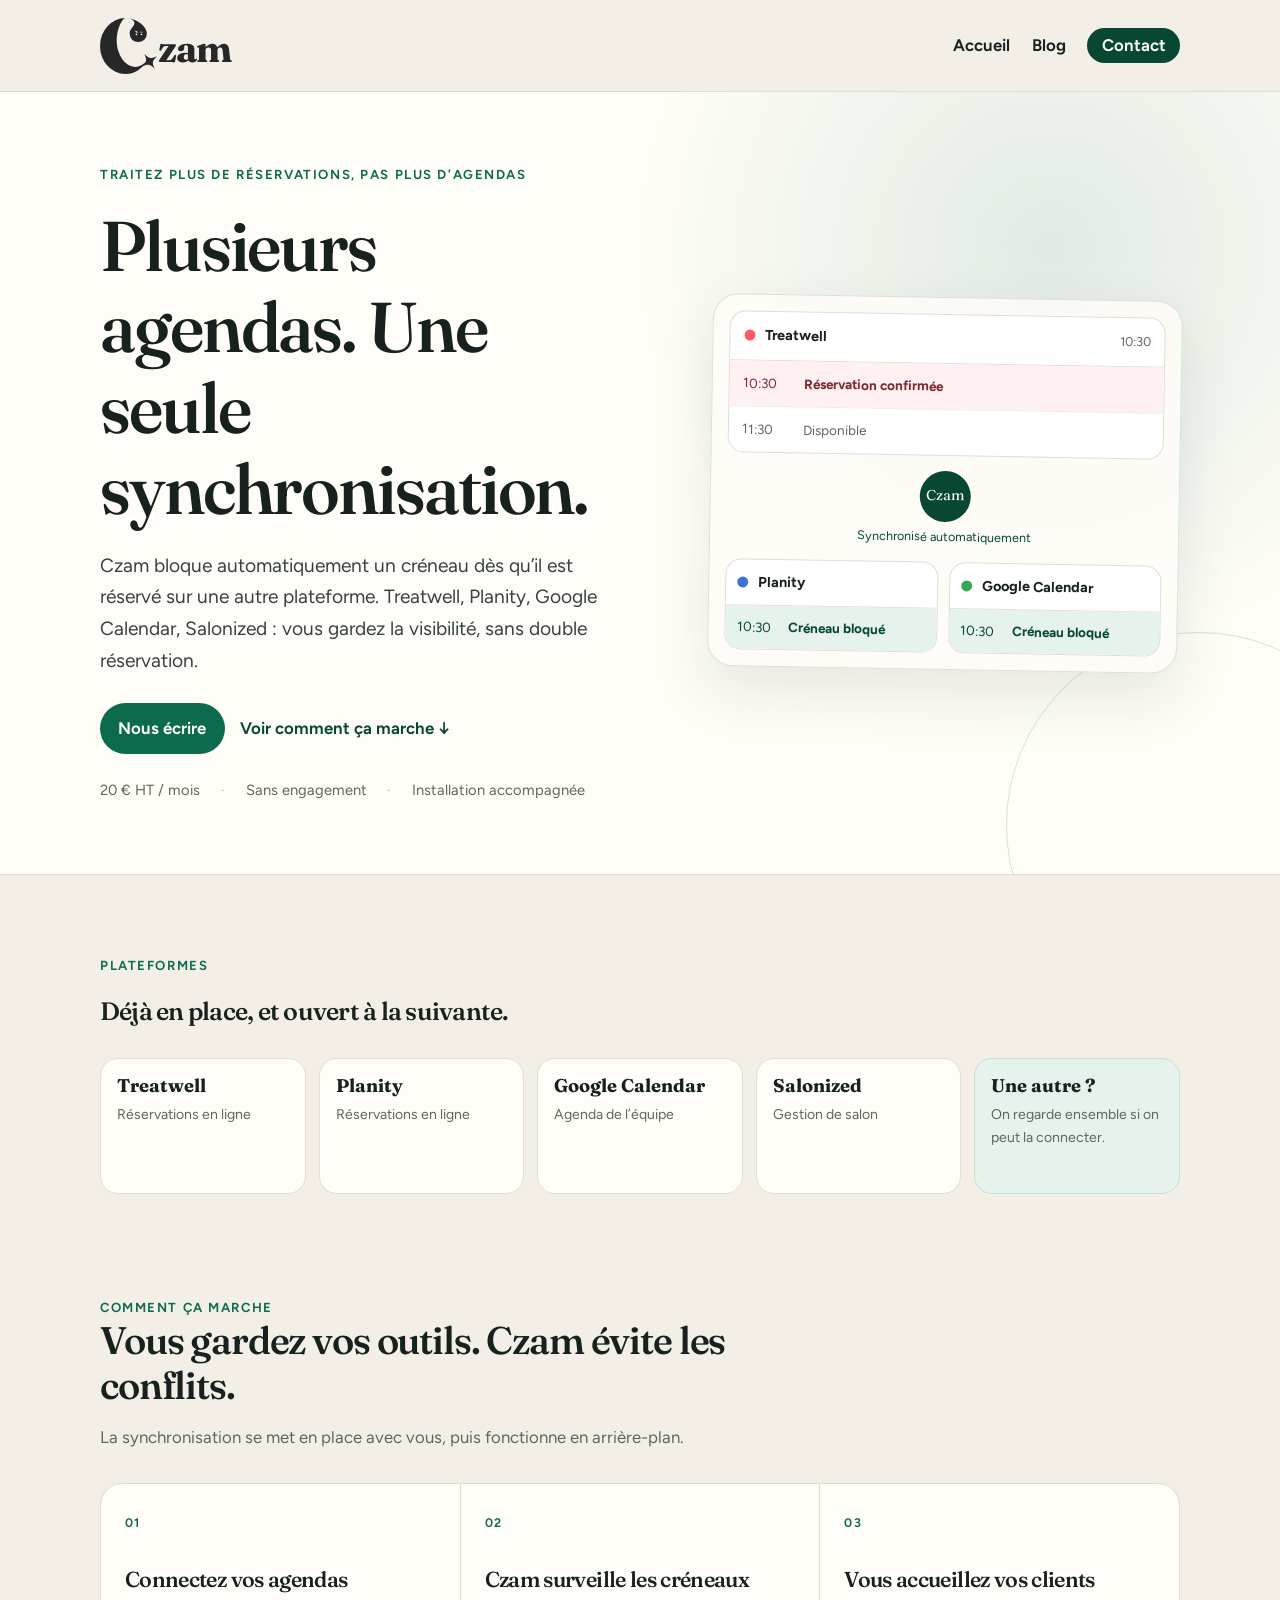
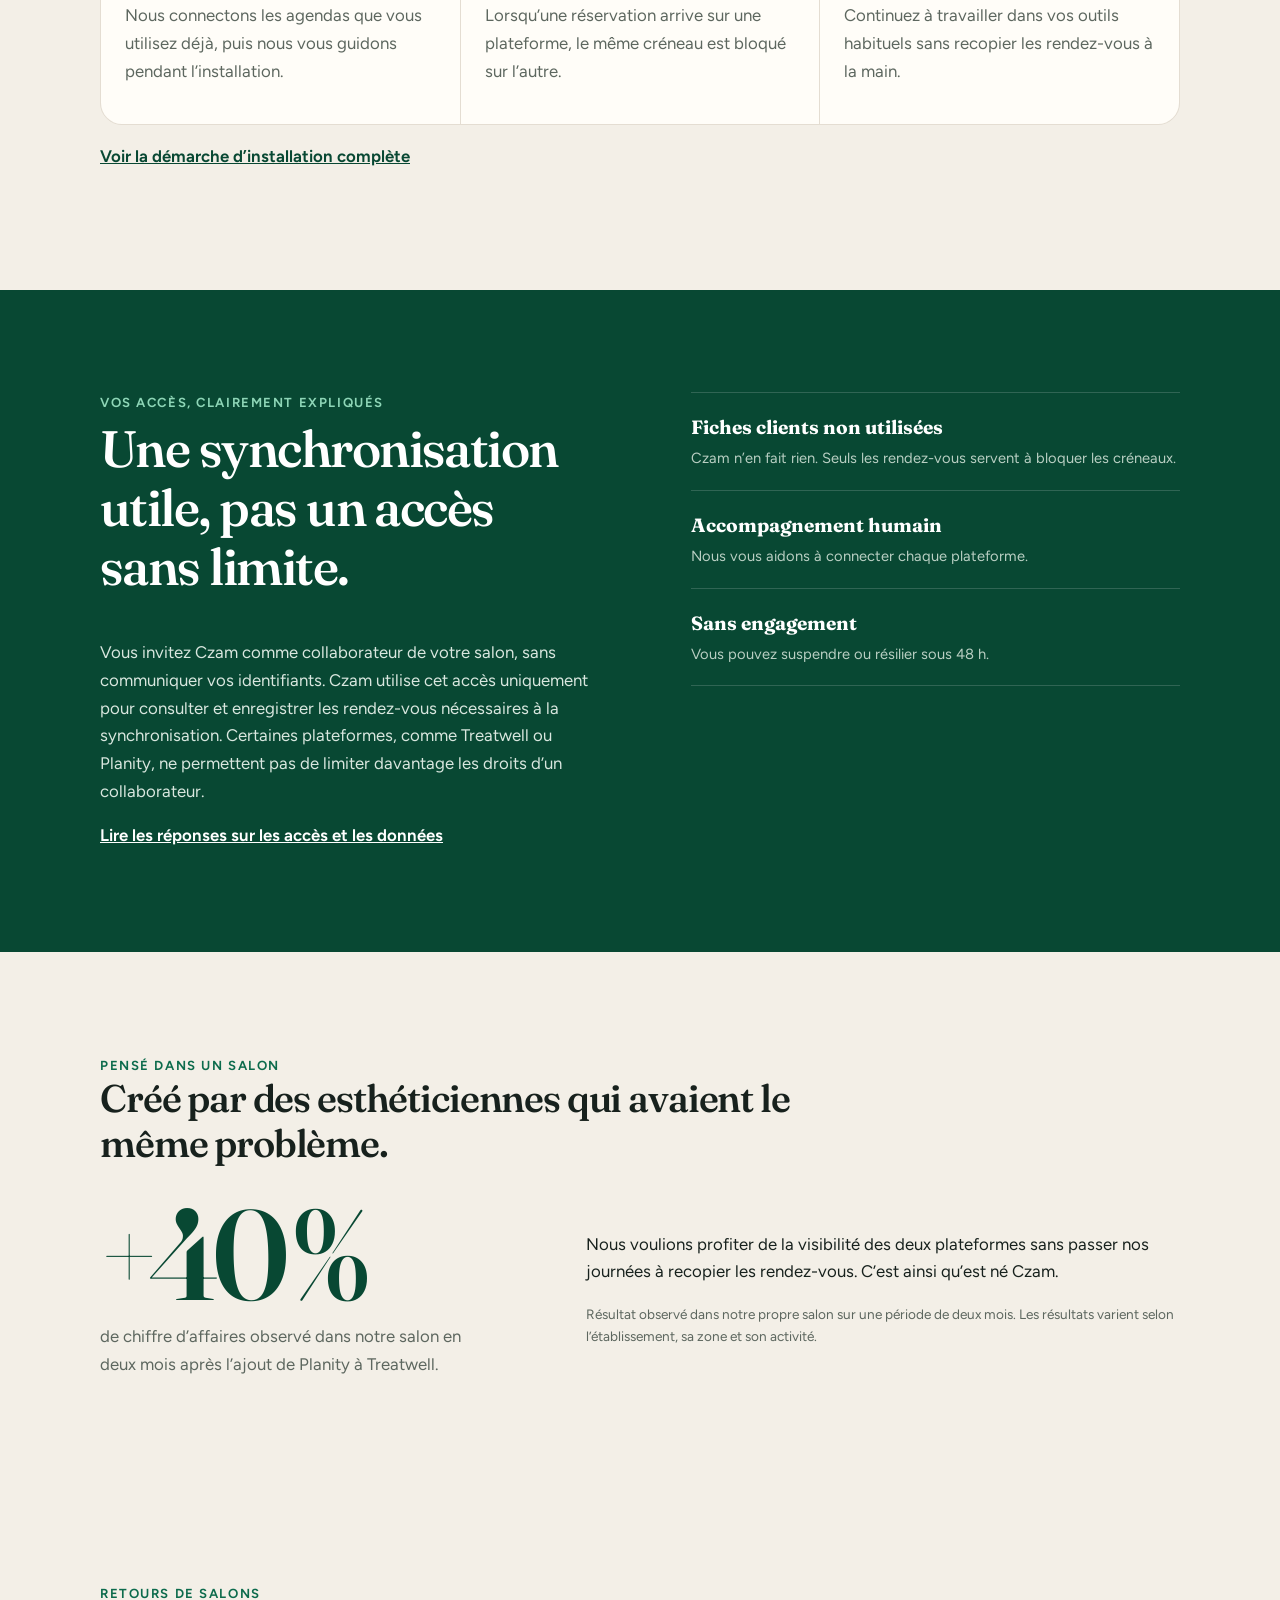
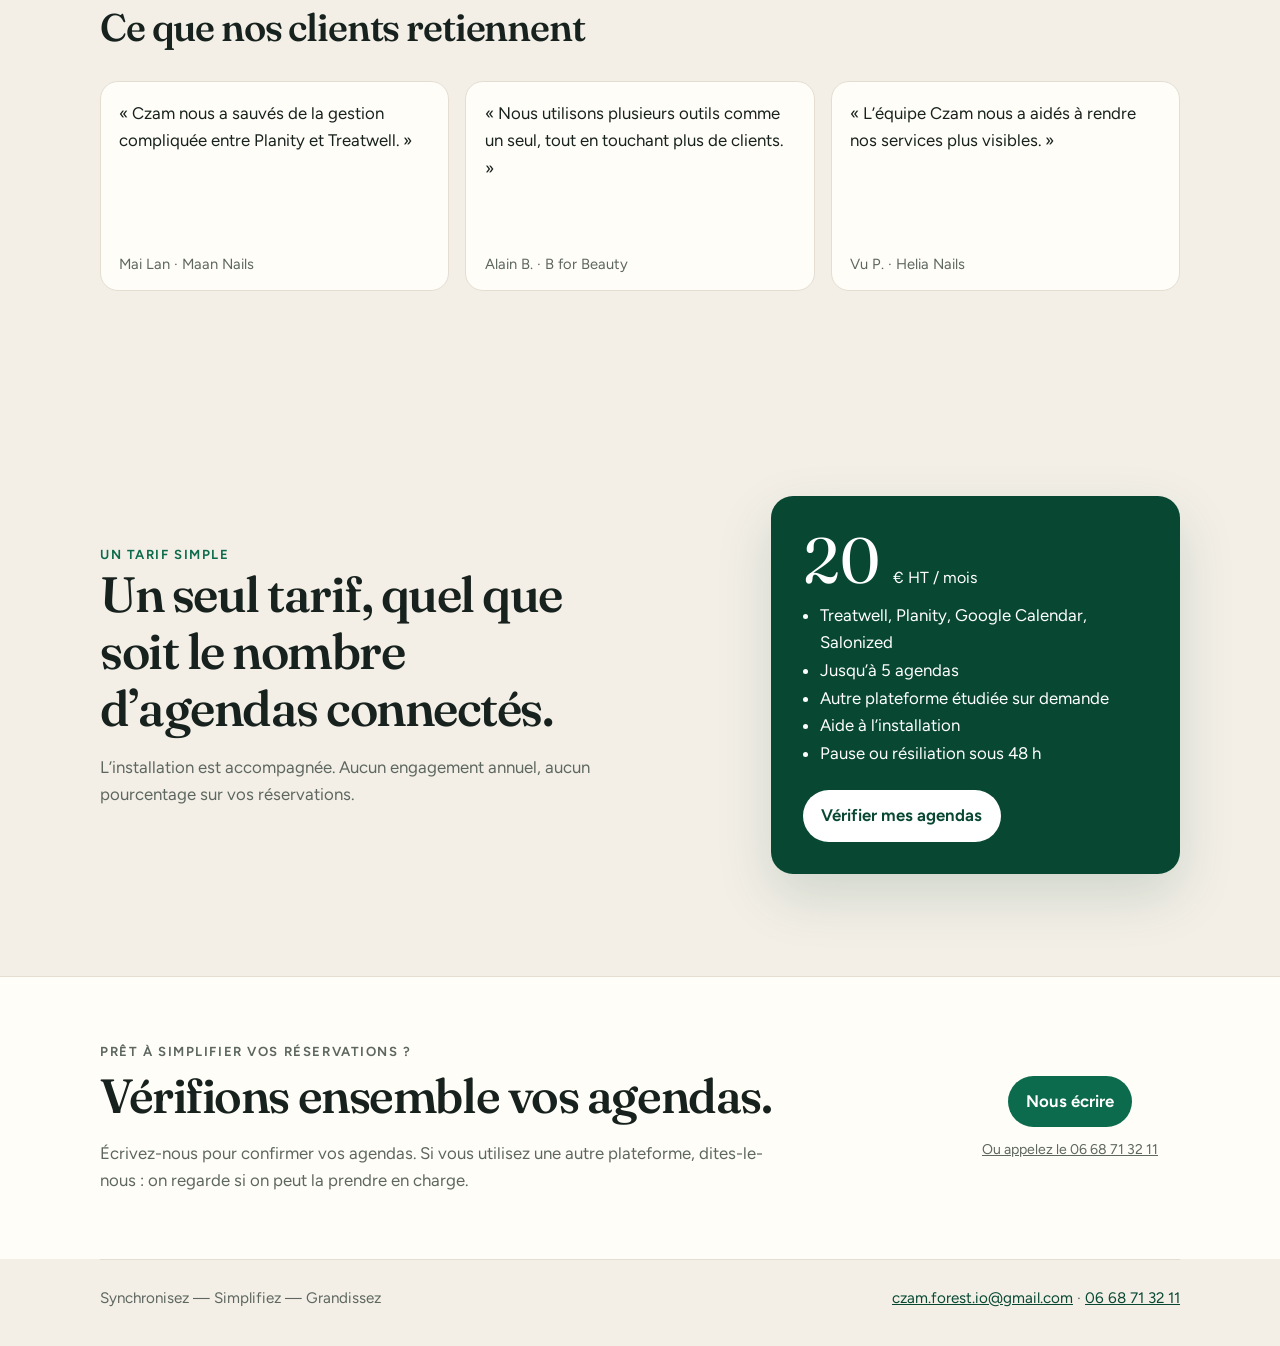
==== commit 00316dd5: "Describe Czam access as a salon team member invite only. Drop the login-sharing option and the advic" ====
--- a/site/index.html
+++ b/site/index.html
@@ -3,6 +3,7 @@
 <head>
   <meta charset="utf-8">
   <meta name="viewport" content="width=device-width, initial-scale=1">
+  <meta name="google-site-verification" content="ME1A-xl3Q9XdYl-ppgSfFeXQp7kLnbMPY0ff_s0EEg4">
   <title>Synchronisation Treatwell et Planity | Czam</title>
   <meta name="description" content="Czam synchronise Treatwell, Planity, Google Calendar, Salonized et d’autres agendas pour éviter les doubles réservations. Une autre plateforme ? On en discute.">
   <link rel="canonical" href="https://www.czam.io/">
@@ -120,7 +121,7 @@
       <div>
         <p class="eyebrow light">Vos accès, clairement expliqués</p>
         <h2>Une synchronisation utile, pas un accès sans limite.</h2>
-        <p>Czam utilise vos accès uniquement pour consulter et enregistrer les rendez-vous nécessaires à la synchronisation. Certaines plateformes, comme Treatwell ou Planity, ne permettent pas de limiter davantage les droits d’un collaborateur.</p>
+        <p>Vous invitez Czam comme collaborateur de votre salon, sans communiquer vos identifiants. Czam utilise cet accès uniquement pour consulter et enregistrer les rendez-vous nécessaires à la synchronisation. Certaines plateformes, comme Treatwell ou Planity, ne permettent pas de limiter davantage les droits d’un collaborateur.</p>
         <a class="light-link" href="./post/démarche-avec-czam/#faq">Lire les réponses sur les accès et les données</a>
       </div>
       <ul class="trust-list">
